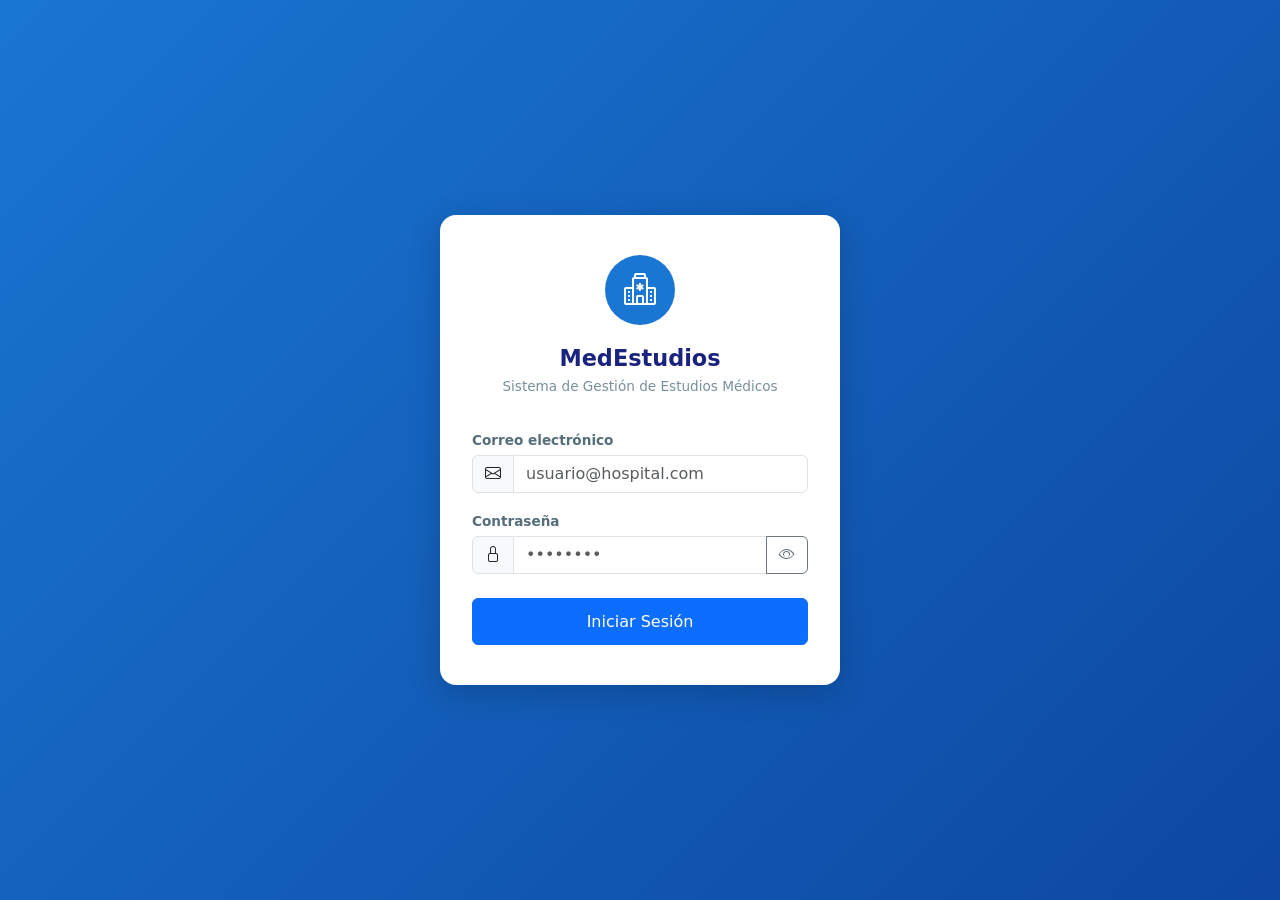
==== front/admin/estudios.html @ 388c31d4 "First commit" ====
<!DOCTYPE html>
<html lang="es">
<head>
  <meta charset="UTF-8" />
  <meta name="viewport" content="width=device-width, initial-scale=1.0" />
  <title>Estudios — Admin | MedEstudios</title>
  <link rel="stylesheet" href="https://cdn.jsdelivr.net/npm/bootstrap@5.3.3/dist/css/bootstrap.min.css" />
  <link rel="stylesheet" href="https://cdn.jsdelivr.net/npm/bootstrap-icons@1.11.3/font/bootstrap-icons.css" />
  <link rel="stylesheet" href="../css/styles.css" />
</head>
<body>

<div class="app-wrapper">
  <!-- Sidebar -->
  <nav class="sidebar" id="sidebar">
    <a class="sidebar-brand" href="dashboard.html">
      <div class="sidebar-brand-icon"><i class="bi bi-hospital"></i></div>
      <div>
        <div class="sidebar-brand-text">MedEstudios</div>
        <div class="sidebar-brand-sub">Panel Administrativo</div>
      </div>
    </a>
    <div class="sidebar-nav">
      <a href="dashboard.html" class="nav-link"><i class="bi bi-speedometer2"></i> Dashboard</a>
      <a href="medicos.html"   class="nav-link"><i class="bi bi-person-badge"></i> Médicos</a>
      <a href="pacientes.html" class="nav-link"><i class="bi bi-people"></i> Pacientes</a>
      <a href="estudios.html"  class="nav-link"><i class="bi bi-file-earmark-medical"></i> Estudios</a>
      <div class="sidebar-divider"></div>
      <button class="nav-link btn-logout w-100 text-start border-0 bg-transparent text-danger">
        <i class="bi bi-box-arrow-left"></i> Cerrar Sesión
      </button>
    </div>
    <div class="sidebar-footer">
      <div class="sidebar-user">
        <div class="sidebar-user-avatar" id="sidebar-user-avatar">--</div>
        <div class="sidebar-user-info">
          <div class="sidebar-user-name" id="sidebar-user-name">…</div>
          <div class="sidebar-user-role" id="sidebar-user-role">…</div>
        </div>
      </div>
    </div>
  </nav>
  <div class="sidebar-overlay" id="sidebar-overlay"></div>

  <!-- Main -->
  <div class="main-content">
    <header class="top-header">
      <button class="hamburger-btn" id="sidebar-toggle"><i class="bi bi-list"></i></button>
      <h1 class="page-title"><i class="bi bi-file-earmark-medical me-2 text-primary"></i>Estudios</h1>
      <span class="d-none d-md-inline text-muted" style="font-size:0.85rem;" id="header-user-name"></span>
    </header>

    <div class="page-body">
      <div class="content-card">
        <div class="content-card-header">
          <h2 class="content-card-title"><i class="bi bi-file-earmark-medical"></i> Listado de Estudios</h2>
          <button class="btn btn-primary btn-sm d-flex align-items-center gap-1" id="btn-nuevo-estudio">
            <i class="bi bi-plus-lg"></i> Nuevo Estudio
          </button>
        </div>
        <div class="table-responsive">
          <table class="table table-striped mb-0">
            <thead>
              <tr>
                <th>Fecha</th>
                <th>Nombre del Estudio</th>
                <th>Paciente</th>
                <th>Médico</th>
                <th>Observaciones</th>
                <th>Archivo</th>
                <th>Estado</th>
                <th>Acciones</th>
              </tr>
            </thead>
            <tbody id="tbody-estudios">
              <tr class="loading-row"><td colspan="8"><div class="spinner-border spinner-border-sm text-primary me-2"></div>Cargando…</td></tr>
            </tbody>
          </table>
        </div>
      </div>
    </div>
  </div>
</div>

<!-- Modal Estudio -->
<div class="modal fade" id="modal-estudio" tabindex="-1" aria-labelledby="modal-estudio-title" aria-hidden="true">
  <div class="modal-dialog modal-lg modal-dialog-centered">
    <div class="modal-content">
      <div class="modal-header">
        <h5 class="modal-title" id="modal-estudio-title">Nuevo Estudio</h5>
        <button type="button" class="btn-close" data-bs-dismiss="modal"></button>
      </div>
      <form id="form-estudio" novalidate>
        <div class="modal-body">
          <div class="row g-3">
            <div class="col-md-6">
              <label class="form-label" for="e-fecha">Fecha <span class="text-danger">*</span></label>
              <input type="date" id="e-fecha" class="form-control" required />
              <div class="invalid-feedback">Ingrese la fecha.</div>
            </div>
            <div class="col-md-6">
              <label class="form-label" for="e-nombre">Nombre del Estudio <span class="text-danger">*</span></label>
              <input type="text" id="e-nombre" class="form-control" required maxlength="200" />
              <div class="invalid-feedback">Ingrese el nombre del estudio.</div>
            </div>
            <div class="col-md-6">
              <label class="form-label" for="e-pacienteId">Paciente <span class="text-danger">*</span></label>
              <select id="e-pacienteId" class="form-select" required>
                <option value="">Cargando pacientes…</option>
              </select>
              <div class="invalid-feedback">Seleccione un paciente.</div>
            </div>
            <div class="col-md-6">
              <label class="form-label" for="e-medicoId">Médico <span class="text-danger">*</span></label>
              <select id="e-medicoId" class="form-select" required>
                <option value="">Cargando médicos…</option>
              </select>
              <div class="invalid-feedback">Seleccione un médico.</div>
            </div>
            <div class="col-12">
              <label class="form-label" for="e-observaciones">Observaciones</label>
              <textarea id="e-observaciones" class="form-control" rows="3" maxlength="1000"></textarea>
            </div>
            <div class="col-12" id="e-archivo-group">
              <label class="form-label" for="e-archivo">Archivo (PDF, JPG, PNG)</label>
              <input type="file" id="e-archivo" class="form-control" accept=".pdf,.jpg,.jpeg,.png" />
              <div class="form-text">Opcional. Máximo 10 MB.</div>
            </div>
            <div class="col-12" id="e-archivo-actual-group" style="display:none;">
              <label class="form-label">Archivo actual</label>
              <div id="e-archivo-actual-info" class="d-flex align-items-center gap-2">
                <span class="file-badge"><i class="bi bi-paperclip"></i> <span id="e-archivo-nombre">archivo</span></span>
                <span class="text-muted small">Subir un nuevo archivo reemplazará al actual.</span>
              </div>
            </div>
          </div>
        </div>
        <div class="modal-footer">
          <button type="button" class="btn btn-secondary" data-bs-dismiss="modal">Cancelar</button>
          <button type="submit" class="btn btn-primary" id="btn-save-estudio">
            <span id="btn-save-text">Guardar</span>
            <span id="btn-save-spinner" class="spinner-border spinner-border-sm d-none ms-1"></span>
          </button>
        </div>
      </form>
    </div>
  </div>
</div>

<!-- Modal Confirmar Baja -->
<div class="modal fade" id="modal-confirm" tabindex="-1" aria-labelledby="modal-confirm-title" aria-hidden="true">
  <div class="modal-dialog modal-dialog-centered">
    <div class="modal-content">
      <div class="modal-header">
        <h5 class="modal-title" id="modal-confirm-title">Confirmar Baja</h5>
        <button type="button" class="btn-close" data-bs-dismiss="modal"></button>
      </div>
      <div class="modal-body">
        <p id="modal-confirm-text">¿Está seguro que desea dar de baja este estudio?</p>
        <p class="text-muted small">Esta acción desactiva el estudio pero no lo elimina permanentemente.</p>
      </div>
      <div class="modal-footer">
        <button type="button" class="btn btn-secondary" data-bs-dismiss="modal">Cancelar</button>
        <button type="button" class="btn btn-danger" id="btn-confirm-delete">
          <span id="btn-del-text">Dar de Baja</span>
          <span id="btn-del-spinner" class="spinner-border spinner-border-sm d-none ms-1"></span>
        </button>
      </div>
    </div>
  </div>
</div>

<!-- Toast container -->
<div class="toast-container-custom" id="toast-container"></div>

<script src="https://cdn.jsdelivr.net/npm/bootstrap@5.3.3/dist/js/bootstrap.bundle.min.js"></script>
<script src="../js/auth.js"></script>
<script src="../js/api.js"></script>
<script src="../js/admin/estudios.js"></script>
</body>
</html>
---- front/css/styles.css ----
/* ============================================================
   Medical Studies Management — Custom Styles
   ============================================================ */

:root {
  --sidebar-width: 260px;
  --sidebar-bg: #ffffff;
  --sidebar-border: #1976d2;
  --sidebar-text: #37474f;
  --sidebar-hover-bg: #e3f2fd;
  --sidebar-active-bg: #1976d2;
  --sidebar-active-text: #ffffff;
  --header-height: 60px;
  --primary: #1976d2;
  --primary-dark: #1565c0;
  --danger: #d32f2f;
  --success: #388e3c;
  --body-bg: #f4f6f9;
}

/* ── Base ── */
body {
  background-color: var(--body-bg);
  font-family: 'Segoe UI', system-ui, -apple-system, sans-serif;
  color: #37474f;
}

/* ── Layout Wrapper ── */
.app-wrapper {
  display: flex;
  min-height: 100vh;
}

/* ── Sidebar ── */
.sidebar {
  width: var(--sidebar-width);
  min-height: 100vh;
  background: var(--sidebar-bg);
  border-right: 3px solid var(--sidebar-border);
  display: flex;
  flex-direction: column;
  position: fixed;
  top: 0;
  left: 0;
  z-index: 1040;
  transition: transform 0.3s ease;
  box-shadow: 2px 0 8px rgba(0,0,0,0.07);
}

.sidebar-brand {
  padding: 1.25rem 1.5rem;
  border-bottom: 1px solid #e0e0e0;
  display: flex;
  align-items: center;
  gap: 0.75rem;
  text-decoration: none;
}

.sidebar-brand-icon {
  width: 40px;
  height: 40px;
  background: var(--primary);
  border-radius: 10px;
  display: flex;
  align-items: center;
  justify-content: center;
  color: white;
  font-size: 1.25rem;
  flex-shrink: 0;
}

.sidebar-brand-text {
  font-size: 0.95rem;
  font-weight: 700;
  color: var(--primary);
  line-height: 1.2;
}

.sidebar-brand-sub {
  font-size: 0.72rem;
  color: #90a4ae;
  font-weight: 400;
}

.sidebar-nav {
  flex: 1;
  padding: 1rem 0;
  overflow-y: auto;
}

.sidebar-nav .nav-link {
  display: flex;
  align-items: center;
  gap: 0.75rem;
  padding: 0.65rem 1.5rem;
  color: var(--sidebar-text);
  border-radius: 0;
  font-size: 0.9rem;
  font-weight: 500;
  text-decoration: none;
  transition: background 0.15s, color 0.15s;
  border-left: 3px solid transparent;
}

.sidebar-nav .nav-link:hover {
  background: var(--sidebar-hover-bg);
  color: var(--primary);
  border-left-color: var(--primary);
}

.sidebar-nav .nav-link.active {
  background: var(--sidebar-active-bg);
  color: var(--sidebar-active-text);
  border-left-color: var(--primary-dark);
}

.sidebar-nav .nav-link i {
  font-size: 1.1rem;
  width: 20px;
  text-align: center;
}

.sidebar-divider {
  border-top: 1px solid #e0e0e0;
  margin: 0.5rem 0;
}

.sidebar-footer {
  padding: 1rem 1.5rem;
  border-top: 1px solid #e0e0e0;
}

.sidebar-user {
  display: flex;
  align-items: center;
  gap: 0.65rem;
  margin-bottom: 0.75rem;
}

.sidebar-user-avatar {
  width: 36px;
  height: 36px;
  background: var(--primary);
  border-radius: 50%;
  display: flex;
  align-items: center;
  justify-content: center;
  color: white;
  font-size: 0.85rem;
  font-weight: 700;
  flex-shrink: 0;
}

.sidebar-user-info {
  overflow: hidden;
}

.sidebar-user-name {
  font-size: 0.85rem;
  font-weight: 600;
  color: #37474f;
  white-space: nowrap;
  overflow: hidden;
  text-overflow: ellipsis;
}

.sidebar-user-role {
  font-size: 0.72rem;
  color: #90a4ae;
}

/* ── Main Content ── */
.main-content {
  margin-left: var(--sidebar-width);
  flex: 1;
  display: flex;
  flex-direction: column;
  min-height: 100vh;
}

/* ── Top Header ── */
.top-header {
  height: var(--header-height);
  background: #ffffff;
  border-bottom: 1px solid #e0e0e0;
  box-shadow: 0 1px 4px rgba(0,0,0,0.06);
  display: flex;
  align-items: center;
  padding: 0 1.5rem;
  position: sticky;
  top: 0;
  z-index: 1030;
  gap: 1rem;
}

.top-header .page-title {
  font-size: 1.15rem;
  font-weight: 600;
  color: #263238;
  margin: 0;
  flex: 1;
}

.hamburger-btn {
  display: none;
  background: none;
  border: none;
  font-size: 1.4rem;
  color: #546e7a;
  cursor: pointer;
  padding: 0.25rem;
}

/* ── Page Body ── */
.page-body {
  padding: 1.75rem;
  flex: 1;
}

/* ── Stat Cards ── */
.stat-card {
  background: white;
  border-radius: 12px;
  padding: 1.5rem;
  border: 1px solid #e8edf2;
  box-shadow: 0 1px 4px rgba(0,0,0,0.06);
  display: flex;
  align-items: center;
  gap: 1.25rem;
  transition: box-shadow 0.2s;
}

.stat-card:hover {
  box-shadow: 0 4px 12px rgba(0,0,0,0.1);
}

.stat-icon {
  width: 56px;
  height: 56px;
  border-radius: 12px;
  display: flex;
  align-items: center;
  justify-content: center;
  font-size: 1.5rem;
  color: white;
  flex-shrink: 0;
}

.stat-icon.bg-primary { background: var(--primary) !important; }
.stat-icon.bg-success { background: var(--success) !important; }
.stat-icon.bg-warning { background: #f57c00 !important; }
.stat-icon.bg-info    { background: #0288d1 !important; }

.stat-value {
  font-size: 2rem;
  font-weight: 700;
  color: #263238;
  line-height: 1;
}

.stat-label {
  font-size: 0.82rem;
  color: #78909c;
  margin-top: 0.2rem;
  font-weight: 500;
}

/* ── Cards / Tables ── */
.content-card {
  background: white;
  border-radius: 12px;
  border: 1px solid #e8edf2;
  box-shadow: 0 1px 4px rgba(0,0,0,0.06);
  overflow: hidden;
}

.content-card-header {
  padding: 1rem 1.25rem;
  border-bottom: 1px solid #e8edf2;
  display: flex;
  align-items: center;
  justify-content: space-between;
  gap: 0.75rem;
  flex-wrap: wrap;
}

.content-card-title {
  font-size: 1rem;
  font-weight: 600;
  color: #263238;
  margin: 0;
  display: flex;
  align-items: center;
  gap: 0.5rem;
}

.table-responsive {
  border-radius: 0;
}

.table thead th {
  background: #f8fafc;
  border-bottom: 2px solid #e0e0e0;
  font-size: 0.78rem;
  font-weight: 600;
  text-transform: uppercase;
  letter-spacing: 0.04em;
  color: #546e7a;
  padding: 0.75rem 1rem;
  white-space: nowrap;
}

.table tbody td {
  padding: 0.8rem 1rem;
  vertical-align: middle;
  font-size: 0.875rem;
  border-color: #f0f4f8;
}

.table tbody tr:hover {
  background-color: #f8fafd;
}

/* ── Badges ── */
.badge-activo {
  background: #e8f5e9;
  color: #2e7d32;
  padding: 0.3em 0.7em;
  border-radius: 20px;
  font-size: 0.75rem;
  font-weight: 600;
}

.badge-inactivo {
  background: #fce4ec;
  color: #c62828;
  padding: 0.3em 0.7em;
  border-radius: 20px;
  font-size: 0.75rem;
  font-weight: 600;
}

/* ── Action Buttons (table) ── */
.btn-action {
  padding: 0.3rem 0.55rem;
  font-size: 0.8rem;
  border-radius: 6px;
  border: none;
  cursor: pointer;
  line-height: 1;
  transition: opacity 0.15s;
}

.btn-action:hover { opacity: 0.82; }

/* ── Login Page ── */
.login-page {
  min-height: 100vh;
  background: linear-gradient(135deg, #1976d2 0%, #0d47a1 100%);
  display: flex;
  align-items: center;
  justify-content: center;
  padding: 1.5rem;
}

.login-card {
  background: white;
  border-radius: 16px;
  box-shadow: 0 8px 32px rgba(0,0,0,0.18);
  padding: 2.5rem 2rem;
  width: 100%;
  max-width: 400px;
}

.login-logo {
  width: 70px;
  height: 70px;
  background: var(--primary);
  border-radius: 50%;
  display: flex;
  align-items: center;
  justify-content: center;
  font-size: 2rem;
  color: white;
  margin: 0 auto 1.25rem;
}

.login-title {
  font-size: 1.4rem;
  font-weight: 700;
  color: #1a237e;
  text-align: center;
  margin-bottom: 0.25rem;
}

.login-subtitle {
  font-size: 0.85rem;
  color: #78909c;
  text-align: center;
  margin-bottom: 2rem;
}

/* ── Modals ── */
.modal-header {
  border-bottom: 2px solid #e3f2fd;
  background: #f8fafd;
}

.modal-title {
  font-weight: 600;
  color: #263238;
}

.modal-footer {
  border-top: 1px solid #e0e0e0;
  background: #fafafa;
}

/* ── Toast Container ── */
.toast-container-custom {
  position: fixed;
  bottom: 1.5rem;
  right: 1.5rem;
  z-index: 9999;
  display: flex;
  flex-direction: column;
  gap: 0.5rem;
  pointer-events: none;
}

.toast-custom {
  min-width: 280px;
  max-width: 360px;
  background: white;
  border-radius: 10px;
  box-shadow: 0 4px 16px rgba(0,0,0,0.15);
  padding: 0.9rem 1.1rem;
  display: flex;
  align-items: flex-start;
  gap: 0.75rem;
  pointer-events: all;
  animation: toastIn 0.25s ease;
  border-left: 4px solid #1976d2;
}

.toast-custom.toast-success { border-left-color: #388e3c; }
.toast-custom.toast-error   { border-left-color: #d32f2f; }
.toast-custom.toast-warning { border-left-color: #f57c00; }
.toast-custom.toast-info    { border-left-color: #0288d1; }

.toast-custom-icon {
  font-size: 1.2rem;
  flex-shrink: 0;
  margin-top: 1px;
}

.toast-success .toast-custom-icon { color: #388e3c; }
.toast-error   .toast-custom-icon { color: #d32f2f; }
.toast-warning .toast-custom-icon { color: #f57c00; }
.toast-info    .toast-custom-icon { color: #0288d1; }

.toast-custom-body {
  flex: 1;
  font-size: 0.875rem;
  color: #37474f;
  line-height: 1.4;
}

.toast-custom-close {
  background: none;
  border: none;
  font-size: 1rem;
  color: #90a4ae;
  cursor: pointer;
  padding: 0;
  flex-shrink: 0;
}

@keyframes toastIn {
  from { opacity: 0; transform: translateX(20px); }
  to   { opacity: 1; transform: translateX(0); }
}

/* ── Empty State ── */
.empty-state {
  padding: 3rem 1rem;
  text-align: center;
  color: #90a4ae;
}

.empty-state i {
  font-size: 3rem;
  display: block;
  margin-bottom: 1rem;
}

.empty-state p {
  font-size: 0.9rem;
}

/* ── Loading ── */
.loading-row td {
  text-align: center;
  padding: 2rem;
  color: #90a4ae;
}

/* ── Sidebar Overlay (mobile) ── */
.sidebar-overlay {
  display: none;
  position: fixed;
  inset: 0;
  background: rgba(0,0,0,0.45);
  z-index: 1039;
}

/* ── Responsive ── */
@media (max-width: 991.98px) {
  .sidebar {
    transform: translateX(-100%);
  }

  .sidebar.show {
    transform: translateX(0);
  }

  .sidebar-overlay.show {
    display: block;
  }

  .main-content {
    margin-left: 0;
  }

  .hamburger-btn {
    display: block;
  }

  .page-body {
    padding: 1.25rem;
  }
}

@media (max-width: 575.98px) {
  .stat-card { flex-direction: column; text-align: center; gap: 0.75rem; }
  .stat-icon { width: 48px; height: 48px; font-size: 1.25rem; }
  .login-card { padding: 2rem 1.25rem; }
}

/* ── Truncate helper ── */
.text-truncate-150 {
  max-width: 150px;
  overflow: hidden;
  text-overflow: ellipsis;
  white-space: nowrap;
  display: inline-block;
}

/* ── Form helpers ── */
.form-label {
  font-size: 0.85rem;
  font-weight: 600;
  color: #546e7a;
  margin-bottom: 0.3rem;
}

.form-control:focus, .form-select:focus {
  border-color: var(--primary);
  box-shadow: 0 0 0 0.2rem rgba(25, 118, 210, 0.18);
}

/* ── File badge ── */
.file-badge {
  display: inline-flex;
  align-items: center;
  gap: 0.3rem;
  background: #e3f2fd;
  color: var(--primary);
  border-radius: 6px;
  padding: 0.2rem 0.5rem;
  font-size: 0.78rem;
  font-weight: 600;
  cursor: pointer;
  text-decoration: none;
  transition: background 0.15s;
}

.file-badge:hover {
  background: #bbdefb;
  color: var(--primary-dark);
}
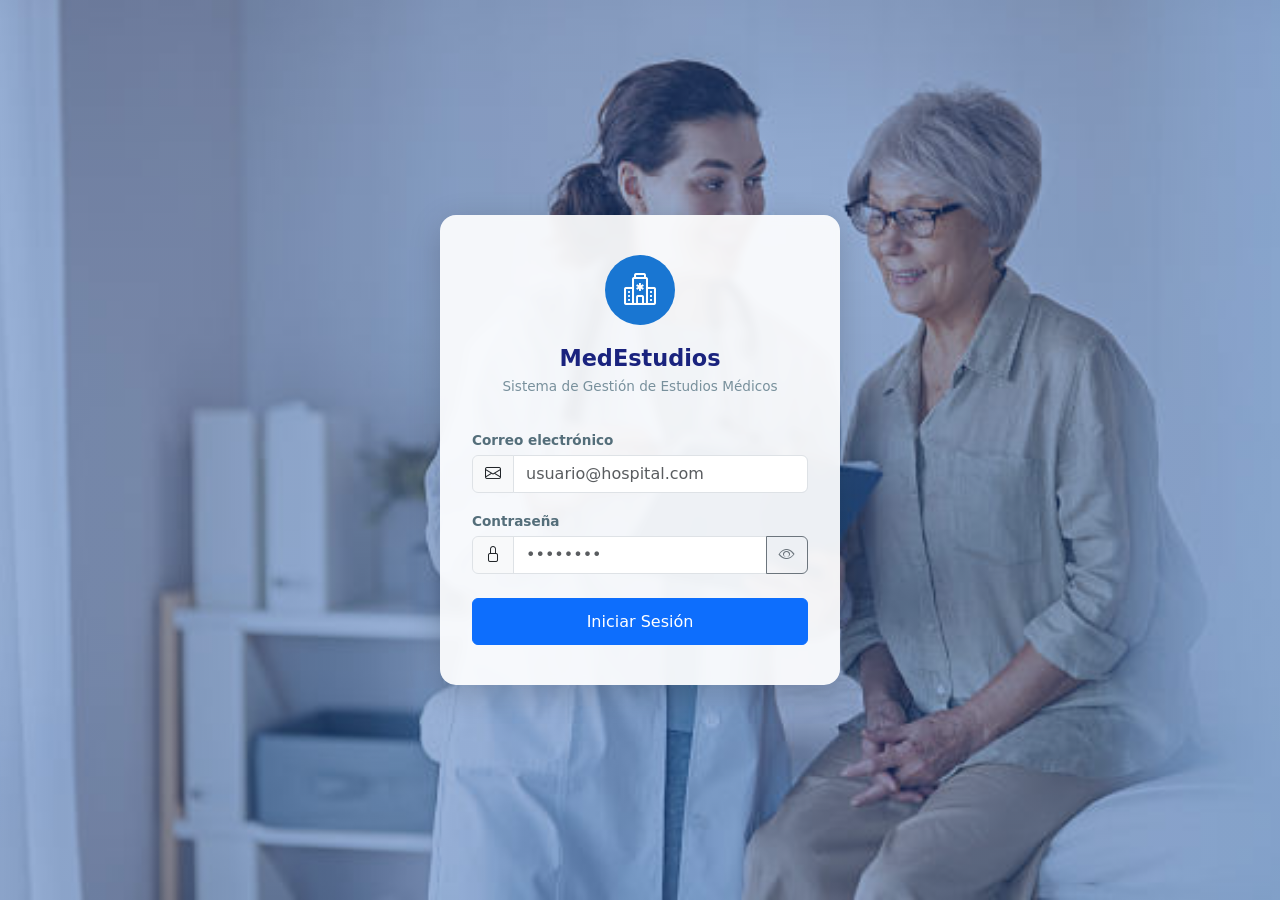
==== commit 0c856433: "feat: add login background image Co-authored-by: Copilot <223556219+Copilot@users.noreply.github.com" ====
--- a/front/admin/estudios.html
+++ b/front/admin/estudios.html
@@ -58,24 +58,57 @@
             <i class="bi bi-plus-lg"></i> Nuevo Estudio
           </button>
         </div>
-        <div class="table-responsive">
-          <table class="table table-striped mb-0">
-            <thead>
-              <tr>
-                <th>Fecha</th>
-                <th>Nombre del Estudio</th>
-                <th>Paciente</th>
-                <th>Médico</th>
-                <th>Observaciones</th>
-                <th>Archivo</th>
-                <th>Estado</th>
-                <th>Acciones</th>
-              </tr>
-            </thead>
-            <tbody id="tbody-estudios">
-              <tr class="loading-row"><td colspan="8"><div class="spinner-border spinner-border-sm text-primary me-2"></div>Cargando…</td></tr>
-            </tbody>
-          </table>
+        <div class="px-3 pt-3 pb-2">
+          <div class="row g-2">
+            <div class="col-md-4">
+              <input type="search" id="filter-q" class="form-control" placeholder="Buscar por nombre, código u observación..." />
+            </div>
+            <div class="col-md-2">
+              <select id="filter-tipo" class="form-select">
+                <option value="">Todos los tipos</option>
+              </select>
+            </div>
+            <div class="col-md-2">
+              <select id="filter-paciente" class="form-select">
+                <option value="">Todos los pacientes</option>
+              </select>
+            </div>
+            <div class="col-md-2">
+              <select id="filter-medico" class="form-select">
+                <option value="">Todos los médicos</option>
+              </select>
+            </div>
+            <div class="col-md-2">
+              <select id="filter-activo" class="form-select">
+                <option value="">Activos e inactivos</option>
+                <option value="true">Solo activos</option>
+                <option value="false">Solo inactivos</option>
+              </select>
+            </div>
+          </div>
+        </div>
+        <div class="px-3 pb-3">
+          <div class="table-responsive">
+            <table class="table table-striped mb-0">
+              <thead>
+                <tr>
+                  <th>Fecha</th>
+                  <th>Nombre del Estudio</th>
+                  <th>Código</th>
+                  <th>Tipo</th>
+                  <th>Paciente</th>
+                  <th>Médico</th>
+                  <th>Observaciones</th>
+                  <th>Archivo</th>
+                  <th>Estado</th>
+                  <th>Acciones</th>
+                </tr>
+              </thead>
+              <tbody id="tbody-estudios">
+                <tr class="loading-row"><td colspan="10"><div class="spinner-border spinner-border-sm text-primary me-2"></div>Cargando…</td></tr>
+              </tbody>
+            </table>
+          </div>
         </div>
       </div>
     </div>
@@ -104,6 +137,31 @@
               <div class="invalid-feedback">Ingrese el nombre del estudio.</div>
             </div>
             <div class="col-md-6">
+              <label class="form-label" for="e-codigoEstudio">Código del estudio</label>
+              <input type="text" id="e-codigoEstudio" class="form-control" readonly />
+              <div class="form-text">Se genera automáticamente al guardar.</div>
+            </div>
+            <div class="col-md-6">
+              <label class="form-label" for="e-tipoEstudio">Tipo de estudio <span class="text-danger">*</span></label>
+              <select id="e-tipoEstudio" class="form-select" required>
+                <option value="GENERICO">Genérico</option>
+                <option value="RADIOGRAFIA">Radiografía</option>
+                <option value="ECOGRAFIA">Ecografía</option>
+                <option value="LABORATORIO">Laboratorio</option>
+                <option value="TOMOGRAFIA">Tomografía</option>
+              </select>
+              <div class="invalid-feedback">Seleccione un tipo de estudio.</div>
+            </div>
+            <div class="col-md-6">
+              <label class="form-label" for="e-complejidad">Complejidad <span class="text-danger">*</span></label>
+              <select id="e-complejidad" class="form-select" required>
+                <option value="BAJA">Baja</option>
+                <option value="MEDIA">Media</option>
+                <option value="ALTA">Alta</option>
+              </select>
+              <div class="invalid-feedback">Seleccione la complejidad.</div>
+            </div>
+            <div class="col-md-6">
               <label class="form-label" for="e-pacienteId">Paciente <span class="text-danger">*</span></label>
               <select id="e-pacienteId" class="form-select" required>
                 <option value="">Cargando pacientes…</option>
@@ -120,6 +178,11 @@
             <div class="col-12">
               <label class="form-label" for="e-observaciones">Observaciones</label>
               <textarea id="e-observaciones" class="form-control" rows="3" maxlength="1000"></textarea>
+            </div>
+            <div class="col-12">
+              <label class="form-label">Detalles específicos</label>
+              <div id="e-detalles-container" class="border rounded p-3 bg-light"></div>
+              <div class="form-text">Se ajusta según el tipo de estudio seleccionado.</div>
             </div>
             <div class="col-12" id="e-archivo-group">
               <label class="form-label" for="e-archivo">Archivo (PDF, JPG, PNG)</label>
@@ -143,6 +206,46 @@
           </button>
         </div>
       </form>
+    </div>
+  </div>
+</div>
+
+<!-- Modal Detalle Estudio -->
+<div class="modal fade" id="modal-detalle" tabindex="-1" aria-labelledby="modal-detalle-title" aria-hidden="true">
+  <div class="modal-dialog modal-lg modal-dialog-centered modal-dialog-scrollable">
+    <div class="modal-content">
+      <div class="modal-header">
+        <h5 class="modal-title" id="modal-detalle-title">Detalle del Estudio</h5>
+        <button type="button" class="btn-close" data-bs-dismiss="modal"></button>
+      </div>
+      <div class="modal-body">
+        <div class="row g-3">
+          <div class="col-md-3"><div class="small text-muted">Fecha</div><div id="d-fecha" class="fw-semibold">—</div></div>
+          <div class="col-md-3"><div class="small text-muted">Código</div><div id="d-codigo" class="fw-semibold">—</div></div>
+          <div class="col-md-3"><div class="small text-muted">Tipo</div><div id="d-tipo" class="fw-semibold">—</div></div>
+          <div class="col-md-3"><div class="small text-muted">Complejidad</div><div id="d-complejidad" class="fw-semibold">—</div></div>
+          <div class="col-md-6"><div class="small text-muted">Nombre</div><div id="d-nombre" class="fw-semibold">—</div></div>
+          <div class="col-md-6"><div class="small text-muted">Estado</div><div id="d-estado" class="fw-semibold">—</div></div>
+          <div class="col-md-6"><div class="small text-muted">Paciente</div><div id="d-paciente" class="fw-semibold">—</div></div>
+          <div class="col-md-6"><div class="small text-muted">Médico</div><div id="d-medico" class="fw-semibold">—</div></div>
+          <div class="col-12"><div class="small text-muted">Observaciones</div><div id="d-observaciones" class="border rounded p-3 bg-light">—</div></div>
+          <div class="col-12"><div class="small text-muted mb-2">Detalles específicos</div><div id="d-detalles" class="border rounded p-3 bg-light">—</div></div>
+          <div class="col-12">
+            <div class="d-flex align-items-center justify-content-between gap-2 mb-2">
+              <div class="small text-muted">Archivo</div>
+              <button type="button" class="btn btn-outline-secondary btn-sm d-none" id="d-archivo-open">Abrir archivo</button>
+            </div>
+            <div id="d-archivo" class="fw-semibold mb-3">—</div>
+            <div id="d-preview" class="border rounded p-3 bg-light text-center text-muted small">Sin archivo para previsualizar.</div>
+          </div>
+        </div>
+      </div>
+      <div class="modal-footer">
+        <button type="button" class="btn btn-secondary" data-bs-dismiss="modal">Cerrar</button>
+        <button type="button" class="btn btn-outline-primary" id="btn-export-pdf">
+          <i class="bi bi-file-earmark-pdf me-1"></i> Exportar PDF
+        </button>
+      </div>
     </div>
   </div>
 </div>
--- a/front/css/styles.css
+++ b/front/css/styles.css
@@ -356,7 +356,9 @@
 /* ── Login Page ── */
 .login-page {
   min-height: 100vh;
-  background: linear-gradient(135deg, #1976d2 0%, #0d47a1 100%);
+  background:
+    linear-gradient(rgba(13, 71, 161, 0.42), rgba(13, 71, 161, 0.42)),
+    url('../assets/login-bg.png') center center / cover no-repeat;
   display: flex;
   align-items: center;
   justify-content: center;
@@ -364,12 +366,13 @@
 }
 
 .login-card {
-  background: white;
+  background: rgba(255, 255, 255, 0.92);
   border-radius: 16px;
   box-shadow: 0 8px 32px rgba(0,0,0,0.18);
   padding: 2.5rem 2rem;
   width: 100%;
   max-width: 400px;
+  backdrop-filter: blur(4px);
 }
 
 .login-logo {
